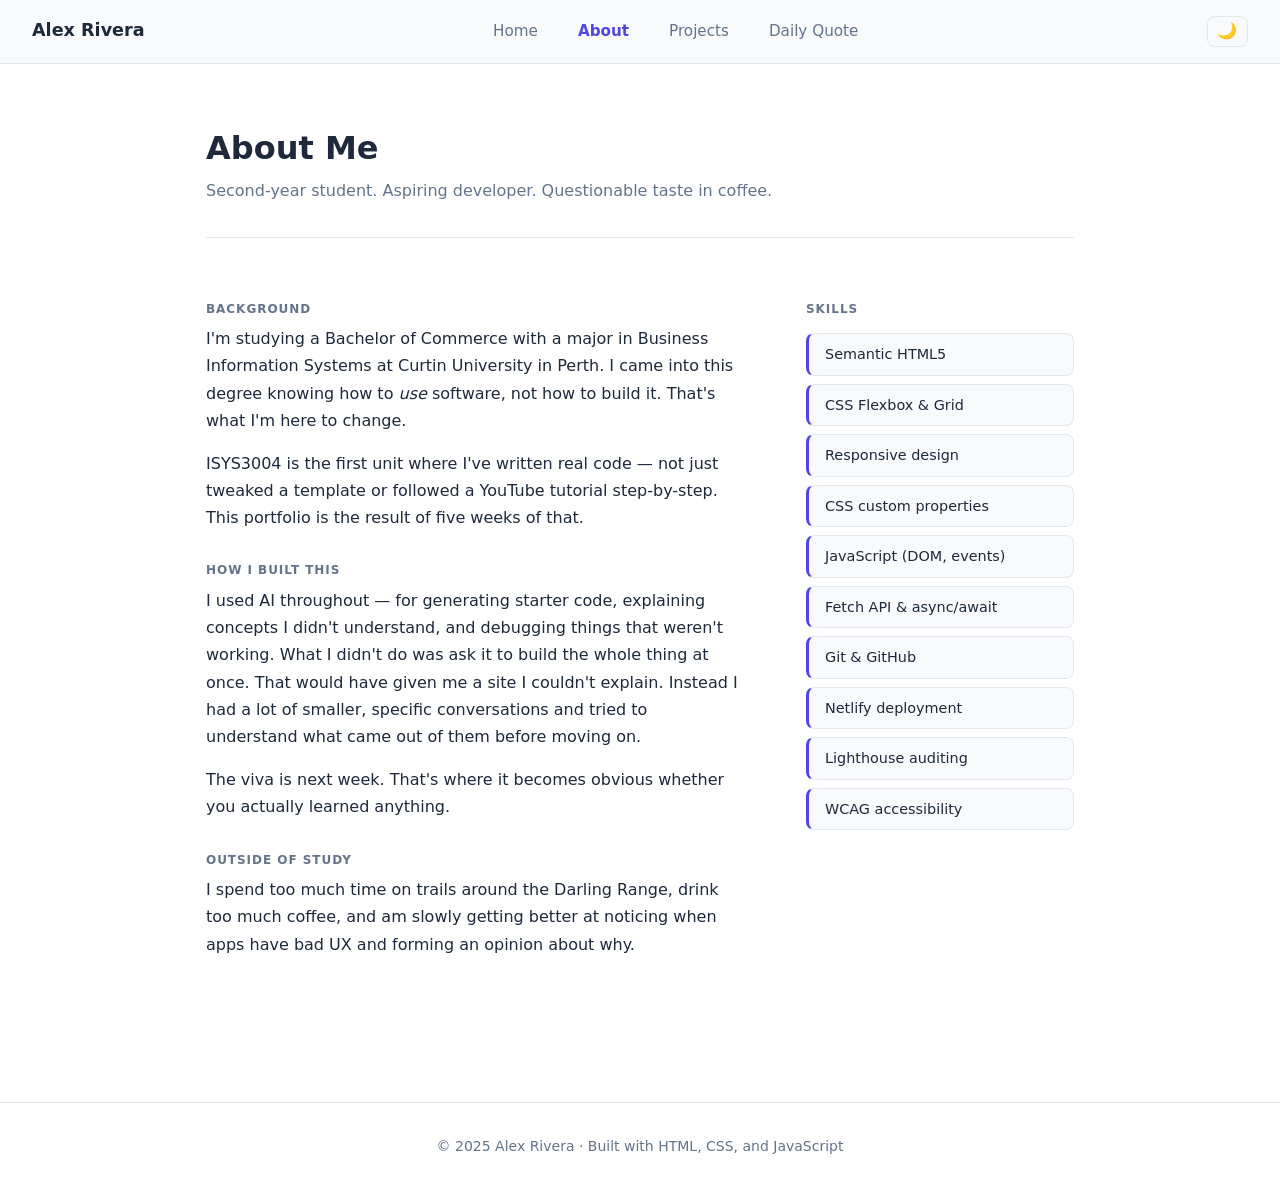
==== about.html @ 6ed9c907 "initial: Alex Rivera sample portfolio — ISYS3004 A1 staff answer" ====
<!DOCTYPE html>
<html lang="en" data-theme="light">
<head>
  <meta charset="UTF-8">
  <meta name="viewport" content="width=device-width, initial-scale=1.0">
  <title>About — Alex Rivera</title>
  <link rel="stylesheet" href="css/styles.css">
</head>
<body>

  <header>
    <a href="index.html" class="site-name">Alex Rivera</a>

    <button class="nav-toggle" aria-label="Open navigation menu" aria-expanded="false" aria-controls="primary-nav">
      &#9776;
    </button>

    <nav id="primary-nav" aria-label="Primary">
      <ul>
        <li><a href="index.html">Home</a></li>
        <li><a href="about.html">About</a></li>
        <li><a href="projects.html">Projects</a></li>
        <li><a href="quotes.html">Daily Quote</a></li>
      </ul>
    </nav>

    <button class="theme-toggle" aria-label="Switch to dark mode">🌙</button>
  </header>

  <main>

    <section class="page-header">
      <h1>About Me</h1>
      <p>Second-year student. Aspiring developer. Questionable taste in coffee.</p>
    </section>

    <section class="about-content">

      <div class="about-text">
        <h2>Background</h2>
        <p>
          I'm studying a Bachelor of Commerce with a major in Business Information Systems
          at Curtin University in Perth. I came into this degree knowing how to <em>use</em>
          software, not how to build it. That's what I'm here to change.
        </p>
        <p>
          ISYS3004 is the first unit where I've written real code — not just tweaked a
          template or followed a YouTube tutorial step-by-step. This portfolio is the result
          of five weeks of that.
        </p>

        <h2>How I built this</h2>
        <p>
          I used AI throughout — for generating starter code, explaining concepts I didn't
          understand, and debugging things that weren't working. What I didn't do was ask
          it to build the whole thing at once. That would have given me a site I couldn't
          explain. Instead I had a lot of smaller, specific conversations and tried to
          understand what came out of them before moving on.
        </p>
        <p>
          The viva is next week. That's where it becomes obvious whether you actually learned
          anything.
        </p>

        <h2>Outside of study</h2>
        <p>
          I spend too much time on trails around the Darling Range, drink too much coffee,
          and am slowly getting better at noticing when apps have bad UX and forming an
          opinion about why.
        </p>
      </div>

      <aside class="skills-list">
        <h2>Skills</h2>
        <ul>
          <li>Semantic HTML5</li>
          <li>CSS Flexbox &amp; Grid</li>
          <li>Responsive design</li>
          <li>CSS custom properties</li>
          <li>JavaScript (DOM, events)</li>
          <li>Fetch API &amp; async/await</li>
          <li>Git &amp; GitHub</li>
          <li>Netlify deployment</li>
          <li>Lighthouse auditing</li>
          <li>WCAG accessibility</li>
        </ul>
      </aside>

    </section>

  </main>

  <footer>
    <p>&copy; 2025 Alex Rivera &middot; Built with HTML, CSS, and JavaScript</p>
  </footer>

  <script src="js/main.js"></script>
</body>
</html>
---- css/styles.css ----
/* ================================================================
   styles.css — Alex Rivera Portfolio
   ISYS3004 Assessment 1 — Sample Answer

   Sections:
   1.  Custom Properties  (colours, spacing, fonts)
   2.  Dark Theme         (overrides for data-theme="dark")
   3.  Reset & Base       (sensible defaults)
   4.  Layout             (container, main, section spacing)
   5.  Header & Nav       (sticky header, responsive nav)
   6.  Buttons            (reusable .button style)
   7.  Hero               (home page intro section)
   8.  Card Grid          (3-column skill cards on home page)
   9.  Page Header        (title block on inner pages)
   10. About Page         (2-column text + skills list)
   11. Projects Page      (stacked project cards)
   12. Quotes Page        (quote display, loading, error states)
   13. Footer
   14. Responsive         (mobile layout under 768px)
   ================================================================ */


/* ── 1. Custom Properties ─────────────────────────────────────────
   All colours and spacing live here. To change the look of the
   whole site, you only need to edit this one section.
   ──────────────────────────────────────────────────────────────── */

:root {
  /* Colours */
  --bg:           #ffffff;      /* page background */
  --surface:      #f8fafc;      /* cards, header */
  --border:       #e2e8f0;      /* subtle dividers */
  --text:         #1e293b;      /* main text */
  --text-muted:   #64748b;      /* secondary text */
  --accent:       #4f46e5;      /* indigo — links, highlights */
  --accent-hover: #4338ca;      /* darker indigo on hover */
  --accent-fg:    #ffffff;      /* text colour on top of accent */

  /* Spacing — used consistently throughout */
  --gap-sm:  0.5rem;
  --gap-md:  1rem;
  --gap-lg:  2rem;
  --gap-xl:  4rem;

  /* Typography */
  --font: system-ui, -apple-system, sans-serif;

  /* Misc */
  --radius:  8px;
  --width:   900px;    /* max content width */
  --speed:   0.2s;     /* transition duration */
}


/* ── 2. Dark Theme ────────────────────────────────────────────────
   When JavaScript sets data-theme="dark" on <html>, these values
   replace the ones above. Everything else stays the same.
   ──────────────────────────────────────────────────────────────── */

[data-theme="dark"] {
  --bg:         #0f172a;
  --surface:    #1e293b;
  --border:     #334155;
  --text:       #f1f5f9;
  --text-muted: #94a3b8;
  /* accent colours stay the same in both themes */
}


/* ── 3. Reset & Base ──────────────────────────────────────────────
   Removes browser default margin/padding and sets sensible defaults.
   ──────────────────────────────────────────────────────────────── */

*, *::before, *::after {
  box-sizing: border-box;
  margin: 0;
  padding: 0;
}

body {
  font-family: var(--font);
  font-size: 1rem;
  line-height: 1.7;
  background-color: var(--bg);
  color: var(--text);
  /* Smooth colour transition when theme toggles */
  transition: background-color var(--speed), color var(--speed);
}

a {
  color: var(--accent);
  text-decoration: none;
}

a:hover {
  text-decoration: underline;
}

h1, h2, h3 {
  line-height: 1.3;
}

img {
  max-width: 100%;
  display: block;
}

ul {
  list-style: none;
}

code {
  font-family: monospace;
  background-color: var(--surface);
  border: 1px solid var(--border);
  padding: 0.1em 0.4em;
  border-radius: 4px;
  font-size: 0.9em;
}


/* ── 4. Layout ────────────────────────────────────────────────────
   Centred content with consistent padding.
   ──────────────────────────────────────────────────────────────── */

main {
  max-width: var(--width);
  margin: 0 auto;
  padding: var(--gap-xl) var(--gap-md);
}

/* Add space between sections inside main */
main > section + section,
main > div + section,
main > section + div {
  margin-top: var(--gap-xl);
}


/* ── 5. Header & Navigation ───────────────────────────────────────
   Sticky header with site name, nav links, and theme toggle.
   On desktop: one horizontal row.
   On mobile: hamburger button reveals stacked nav links.
   ──────────────────────────────────────────────────────────────── */

header {
  background-color: var(--surface);
  border-bottom: 1px solid var(--border);
  padding: var(--gap-md) var(--gap-lg);
  display: flex;
  align-items: center;
  justify-content: space-between;
  gap: var(--gap-md);
  position: sticky;
  top: 0;
  z-index: 10;
  transition: background-color var(--speed), border-color var(--speed);
}

.site-name {
  font-weight: 700;
  font-size: 1.1rem;
  color: var(--text);
  text-decoration: none;
  white-space: nowrap;
}

/* Navigation links — horizontal list on desktop */
#primary-nav ul {
  display: flex;
  gap: var(--gap-sm);
}

#primary-nav a {
  color: var(--text-muted);
  font-size: 0.95rem;
  padding: var(--gap-sm) var(--gap-md);
  border-radius: var(--radius);
  transition: color var(--speed);
}

#primary-nav a:hover {
  color: var(--text);
  text-decoration: none;
}

/* Active page link — set by JavaScript in main.js */
#primary-nav a[aria-current="page"] {
  color: var(--accent);
  font-weight: 600;
  text-decoration: none;
}

/* Hamburger button — hidden on desktop, shown on mobile */
.nav-toggle {
  display: none;
  background: none;
  border: 1px solid var(--border);
  border-radius: var(--radius);
  padding: 0.4rem 0.6rem;
  cursor: pointer;
  color: var(--text);
  font-size: 1.1rem;
  line-height: 1;
}

/* Theme toggle button */
.theme-toggle {
  background: none;
  border: 1px solid var(--border);
  border-radius: var(--radius);
  padding: 0.4rem 0.6rem;
  cursor: pointer;
  font-size: 1rem;
  line-height: 1;
  white-space: nowrap;
  transition: border-color var(--speed);
}


/* ── 6. Buttons ───────────────────────────────────────────────────
   A reusable .button class used for links and <button> elements.
   ──────────────────────────────────────────────────────────────── */

.button {
  display: inline-block;
  background-color: var(--accent);
  color: var(--accent-fg);
  padding: 0.6rem 1.4rem;
  border-radius: var(--radius);
  border: none;
  cursor: pointer;
  font-size: 1rem;
  font-family: var(--font);
  transition: background-color var(--speed);
  text-decoration: none;
}

.button:hover {
  background-color: var(--accent-hover);
  text-decoration: none;
  color: var(--accent-fg);
}


/* ── 7. Hero ──────────────────────────────────────────────────────
   The opening section on the home page.
   ──────────────────────────────────────────────────────────────── */

.hero {
  padding: var(--gap-xl) 0;
}

.hero h1 {
  font-size: 2.5rem;
  margin-bottom: var(--gap-sm);
}

.hero .tagline {
  font-size: 1.15rem;
  color: var(--accent);
  font-weight: 500;
  margin-bottom: var(--gap-md);
}

.hero .intro {
  color: var(--text-muted);
  max-width: 520px;
  margin-bottom: var(--gap-lg);
}


/* ── 8. Card Grid ─────────────────────────────────────────────────
   Three columns on desktop, one column on mobile.
   ──────────────────────────────────────────────────────────────── */

.card-grid {
  display: grid;
  grid-template-columns: repeat(3, 1fr);
  gap: var(--gap-md);
  margin-top: var(--gap-md);
}

.card {
  background-color: var(--surface);
  border: 1px solid var(--border);
  border-top: 3px solid var(--accent);
  border-radius: var(--radius);
  padding: var(--gap-lg);
  transition: border-color var(--speed);
}

.card h3 {
  font-size: 1rem;
  margin-bottom: var(--gap-sm);
}

.card p {
  color: var(--text-muted);
  font-size: 0.95rem;
}


/* ── 9. Page Header ───────────────────────────────────────────────
   Title block at the top of About, Projects, and Quotes pages.
   ──────────────────────────────────────────────────────────────── */

.page-header {
  padding-bottom: var(--gap-lg);
  border-bottom: 1px solid var(--border);
  margin-bottom: var(--gap-lg);
}

.page-header h1 {
  font-size: 2rem;
  margin-bottom: var(--gap-sm);
}

.page-header p {
  color: var(--text-muted);
}


/* ── 10. About Page ───────────────────────────────────────────────
   Two-column layout: bio text on the left, skills list on the right.
   ──────────────────────────────────────────────────────────────── */

.about-content {
  display: grid;
  grid-template-columns: 2fr 1fr;
  gap: var(--gap-xl);
  align-items: start;
}

/* Section labels inside the bio */
.about-text h2 {
  font-size: 0.75rem;
  font-weight: 600;
  text-transform: uppercase;
  letter-spacing: 0.08em;
  color: var(--text-muted);
  margin-top: var(--gap-lg);
  margin-bottom: var(--gap-sm);
}

.about-text h2:first-child {
  margin-top: 0;
}

.about-text p {
  margin-bottom: var(--gap-md);
}

/* Skills sidebar */
.skills-list h2 {
  font-size: 0.75rem;
  font-weight: 600;
  text-transform: uppercase;
  letter-spacing: 0.08em;
  color: var(--text-muted);
  margin-bottom: var(--gap-md);
}

.skills-list ul {
  display: flex;
  flex-direction: column;
  gap: var(--gap-sm);
}

.skills-list li {
  background-color: var(--surface);
  border: 1px solid var(--border);
  border-left: 3px solid var(--accent);
  border-radius: var(--radius);
  padding: var(--gap-sm) var(--gap-md);
  font-size: 0.9rem;
}


/* ── 11. Projects Page ────────────────────────────────────────────
   Stacked project cards with a coloured top border per card.
   ──────────────────────────────────────────────────────────────── */

.projects-list {
  display: flex;
  flex-direction: column;
  gap: var(--gap-md);
}

.project-card {
  background-color: var(--surface);
  border: 1px solid var(--border);
  border-radius: var(--radius);
  padding: var(--gap-lg);
}

.project-card-header {
  margin-bottom: var(--gap-md);
}

.project-card h2 {
  font-size: 1.2rem;
  margin-bottom: 0.25rem;
}

.project-meta {
  font-size: 0.85rem;
  color: var(--accent);
  font-weight: 500;
}

.project-card > p {
  color: var(--text-muted);
  margin-bottom: var(--gap-sm);
}

/* "What I learned" section at the bottom of each card */
.project-learning {
  color: var(--text);
  font-size: 0.9rem;
  padding-top: var(--gap-sm);
  border-top: 1px solid var(--border);
  margin-top: var(--gap-sm);
}


/* ── 12. Quotes Page ──────────────────────────────────────────────
   Quote display with loading and error states.
   ──────────────────────────────────────────────────────────────── */

.quote-section {
  max-width: 640px;
}

.quote-card {
  background-color: var(--surface);
  border: 1px solid var(--border);
  border-left: 4px solid var(--accent);
  border-radius: var(--radius);
  padding: var(--gap-lg);
  margin-bottom: var(--gap-lg);
}

blockquote {
  font-size: 1.25rem;
  font-style: italic;
  line-height: 1.6;
  margin-bottom: var(--gap-md);
}

figcaption {
  color: var(--text-muted);
  font-size: 0.9rem;
}

.loading-message {
  color: var(--text-muted);
  padding: var(--gap-md) 0;
}

.error-message {
  color: #dc2626;
  background-color: #fef2f2;
  border: 1px solid #fecaca;
  border-radius: var(--radius);
  padding: var(--gap-md);
  margin-bottom: var(--gap-md);
}

/* Dark mode error colours */
[data-theme="dark"] .error-message {
  color: #fca5a5;
  background-color: #450a0a;
  border-color: #7f1d1d;
}


/* ── 13. Footer ───────────────────────────────────────────────────*/

footer {
  border-top: 1px solid var(--border);
  padding: var(--gap-lg) var(--gap-md);
  text-align: center;
  color: var(--text-muted);
  font-size: 0.875rem;
  margin-top: var(--gap-xl);
}


/* ── 14. Responsive Design ────────────────────────────────────────
   Below 768px: switch to single-column and show the hamburger menu.
   All the desktop styles above apply at 769px and wider.
   ──────────────────────────────────────────────────────────────── */

@media (max-width: 768px) {

  /* Allow the header to wrap so nav can drop below */
  header {
    flex-wrap: wrap;
    padding: var(--gap-md);
  }

  /* Show the hamburger button */
  .nav-toggle {
    display: block;
  }

  /* Nav is hidden until the hamburger is clicked */
  #primary-nav {
    display: none;
    width: 100%;
    order: 3;   /* pushes nav below site-name row */
  }

  /* .is-open is added by JavaScript when hamburger is clicked */
  #primary-nav.is-open {
    display: block;
  }

  /* Stack nav links vertically */
  #primary-nav ul {
    flex-direction: column;
    gap: 0;
  }

  #primary-nav a {
    display: block;
    padding: var(--gap-md);
    border-top: 1px solid var(--border);
    border-radius: 0;
  }

  /* Single-column grids */
  .card-grid {
    grid-template-columns: 1fr;
  }

  .about-content {
    grid-template-columns: 1fr;
  }

  /* Smaller hero heading on mobile */
  .hero h1 {
    font-size: 1.8rem;
  }
}
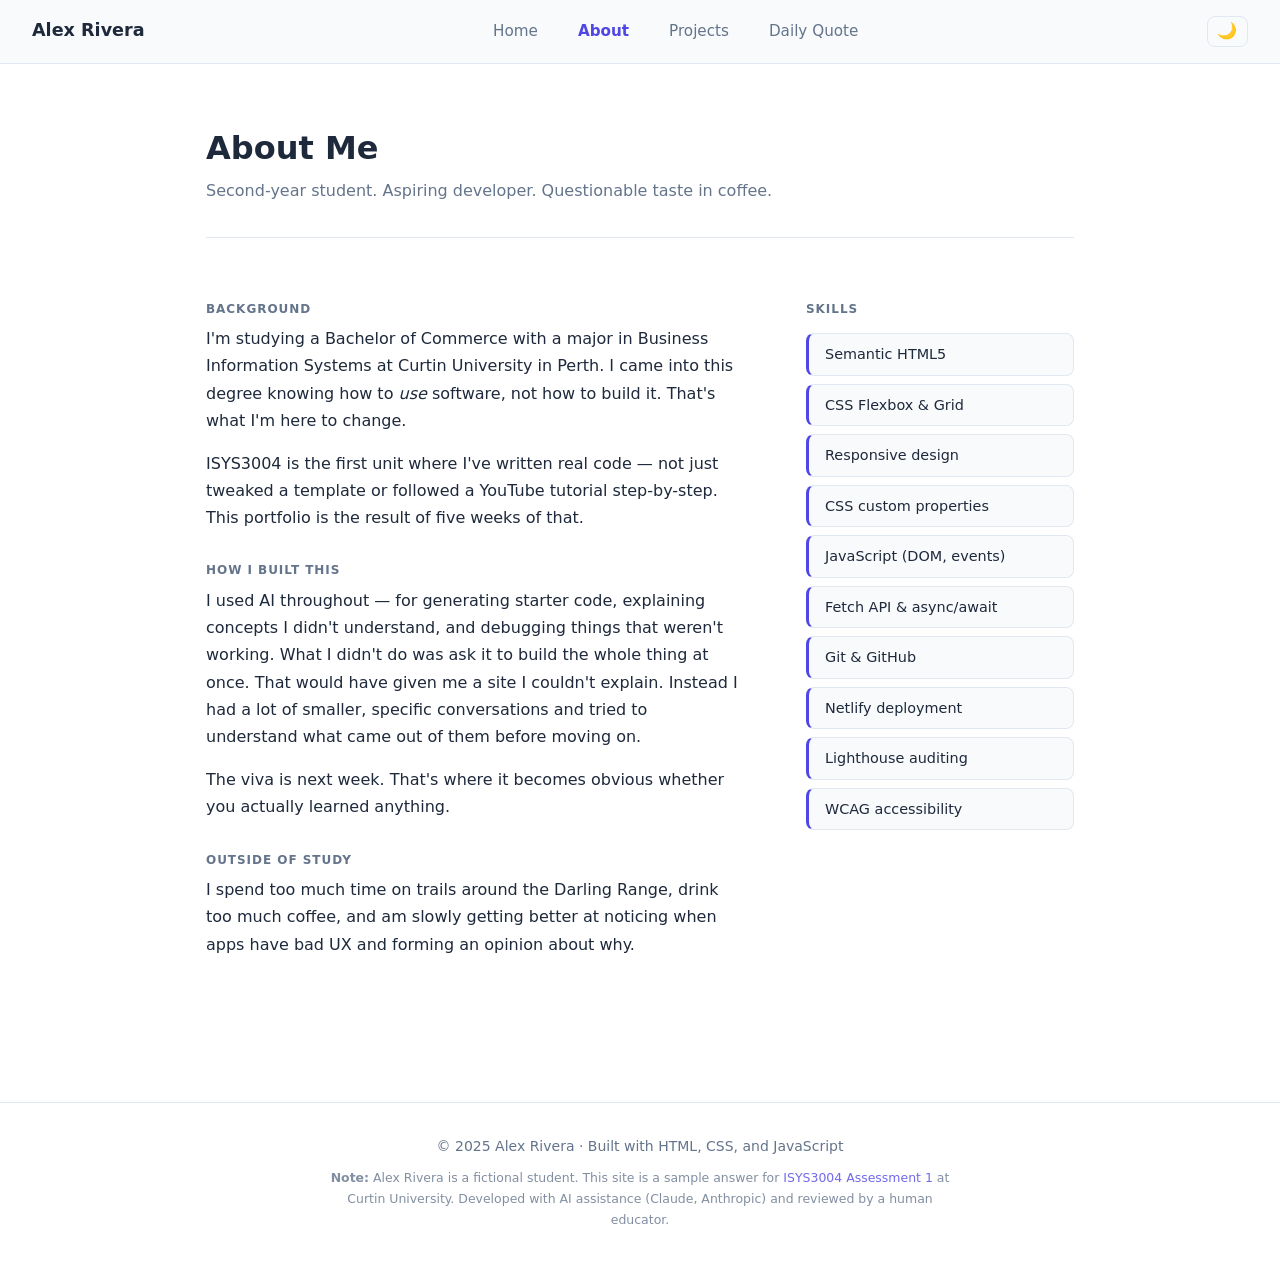
==== commit c13cae4a: "add: disclaimer and AI acknowledgement to all page footers" ====
--- a/about.html
+++ b/about.html
@@ -92,6 +92,11 @@
 
   <footer>
     <p>&copy; 2025 Alex Rivera &middot; Built with HTML, CSS, and JavaScript</p>
+    <p class="footer-note">
+      <strong>Note:</strong> Alex Rivera is a fictional student. This site is a sample answer for
+      <a href="https://github.com/michael-borck/isys3004-a1-sample" target="_blank" rel="noopener">ISYS3004 Assessment 1</a>
+      at Curtin University. Developed with AI assistance (Claude, Anthropic) and reviewed by a human educator.
+    </p>
   </footer>
 
   <script src="js/main.js"></script>
--- a/css/styles.css
+++ b/css/styles.css
@@ -486,6 +486,15 @@
   margin-top: var(--gap-xl);
 }
 
+.footer-note {
+  margin-top: var(--gap-sm);
+  font-size: 0.78rem;
+  max-width: 640px;
+  margin-left: auto;
+  margin-right: auto;
+  opacity: 0.8;
+}
+
 
 /* ── 14. Responsive Design ────────────────────────────────────────
    Below 768px: switch to single-column and show the hamburger menu.
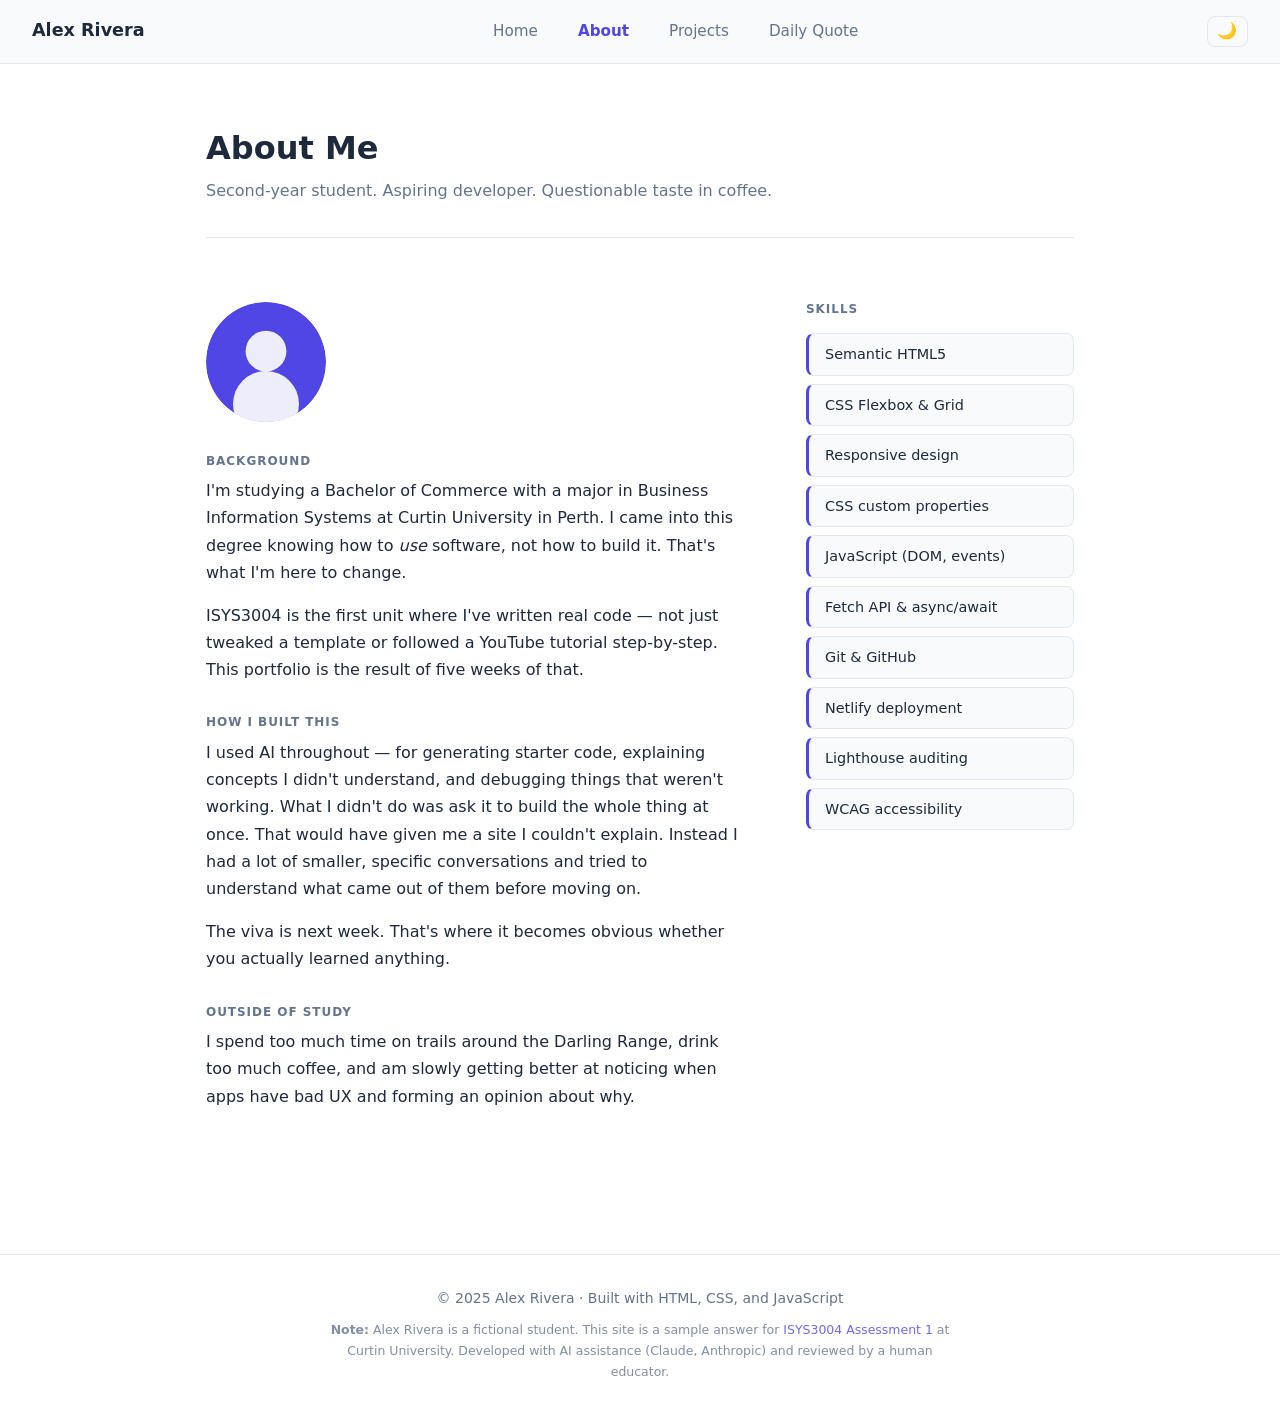
==== commit 6a8d3a7a: "add: profile image, docs folder, validation reports, KNOWN-ISSUES, NOTES-FOR-EDUCATORS" ====
--- a/about.html
+++ b/about.html
@@ -37,6 +37,7 @@
     <section class="about-content">
 
       <div class="about-text">
+        <img src="images/profile.svg" alt="Alex Rivera — profile photo placeholder" class="profile-photo">
         <h2>Background</h2>
         <p>
           I'm studying a Bachelor of Commerce with a major in Business Information Systems
--- a/css/styles.css
+++ b/css/styles.css
@@ -332,6 +332,13 @@
   align-items: start;
 }
 
+.profile-photo {
+  width: 120px;
+  height: 120px;
+  border-radius: 50%;
+  margin-bottom: var(--gap-lg);
+}
+
 /* Section labels inside the bio */
 .about-text h2 {
   font-size: 0.75rem;
